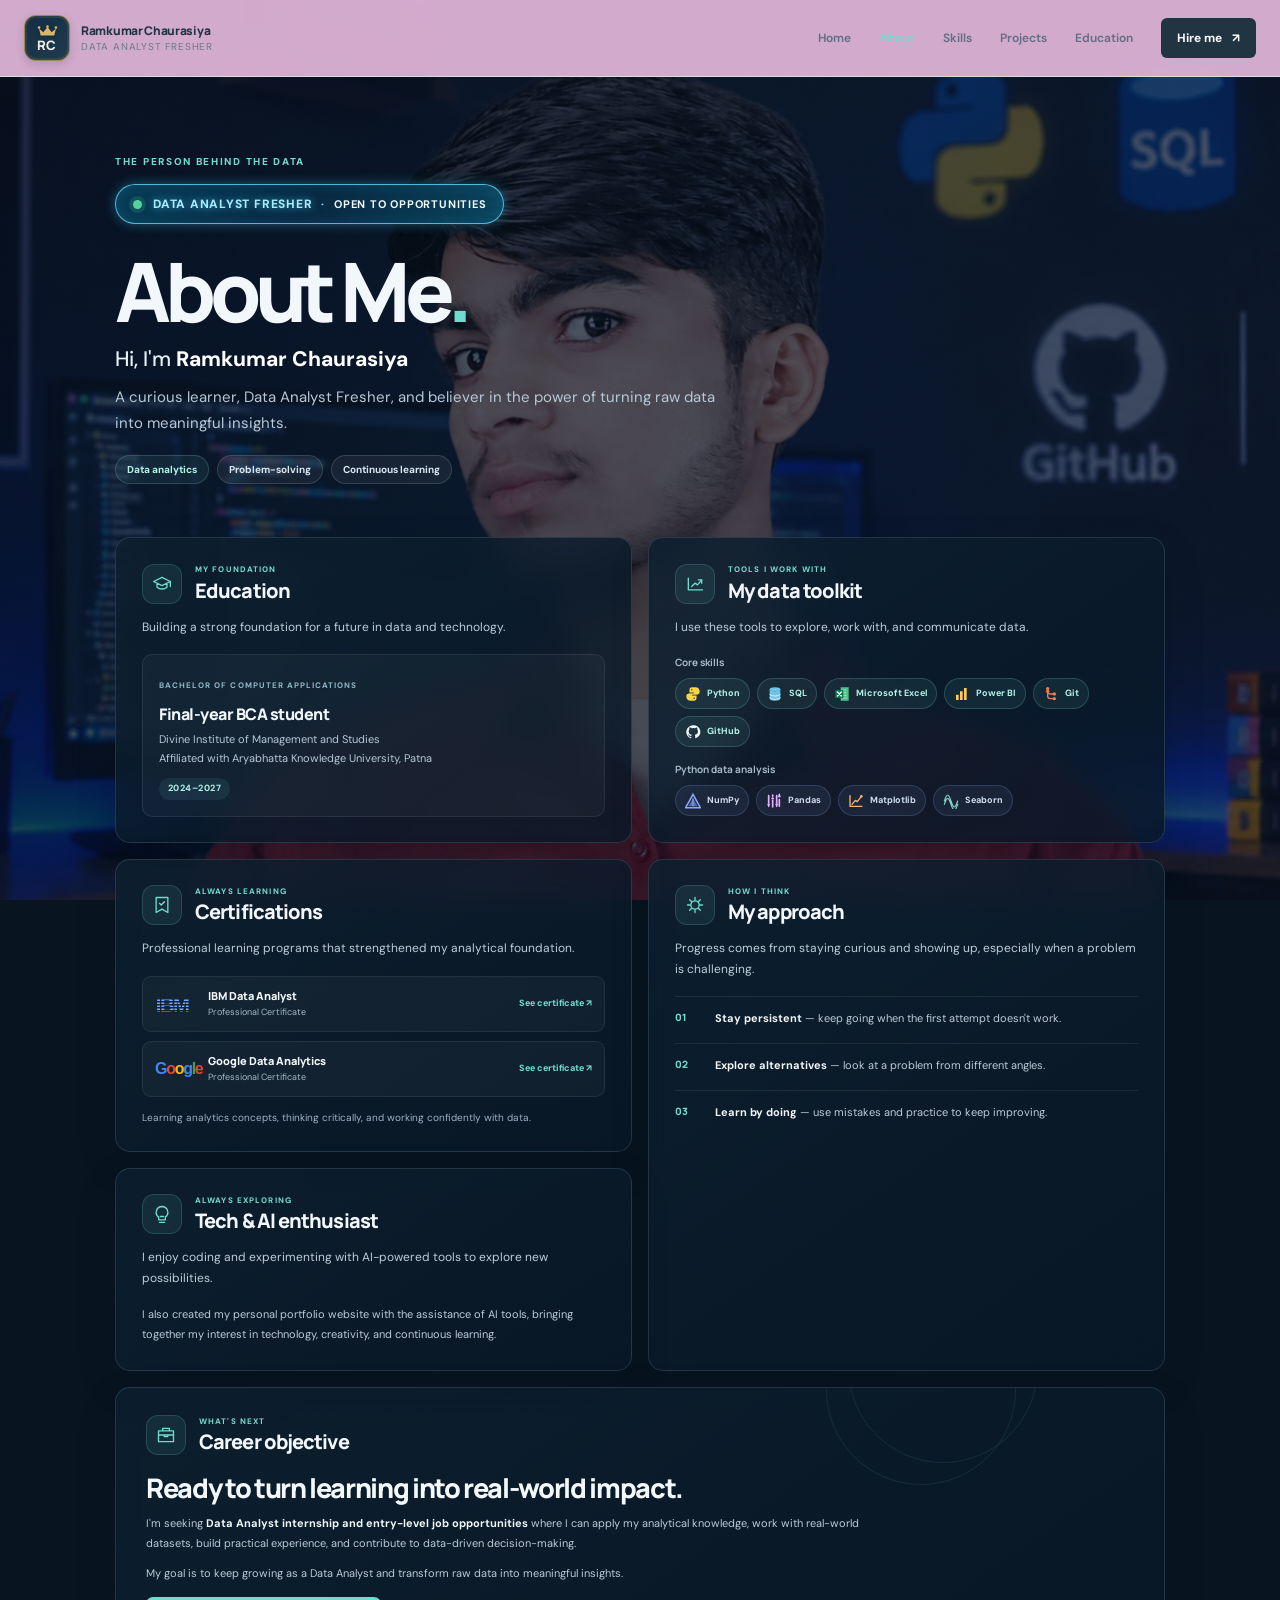
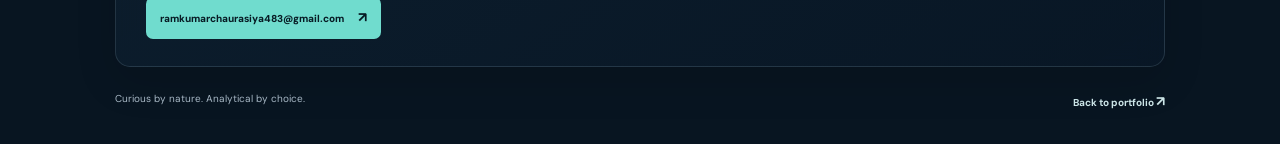
==== about_me/main.html @ adb27d0f "Successfully Update about Button" ====
<!doctype html>
<html lang="en">
  <head>
    <meta charset="utf-8">
    <meta name="viewport" content="width=device-width, initial-scale=1">
    <meta name="theme-color" content="#e0b4d7">
    <meta name="description" content="Meet Ramkumar Chaurasiya, a BCA student and Data Analyst Fresher passionate about turning data into meaningful insights.">
    <title>About Me | Ramkumar Chaurasiya</title>
    <link rel="preconnect" href="https://fonts.googleapis.com">
    <link rel="preconnect" href="https://fonts.gstatic.com" crossorigin>
    <link href="https://fonts.googleapis.com/css2?family=DM+Sans:wght@400;500;600;700&family=Manrope:wght@400;500;600;700;800&display=swap" rel="stylesheet">
    <link rel="stylesheet" href="main.css">
    <script src="main.js" defer></script>
  </head>
  <body>
    <a class="skip-link" href="#about">Skip to about me</a>
    <header class="site-header">
      <div class="header-inner">
        <a class="brand" href="../index.html#home" aria-label="Ramkumar Chaurasiya, home">
          <span class="brand-mark" aria-hidden="true"><svg class="brand-crown" viewBox="0 0 32 20"><path d="M3 5.5 9.5 11 16 3l6.5 8L29 5.5 26.5 16h-21L3 5.5Z" fill="currentColor"/><circle cx="3" cy="4" r="2" fill="currentColor"/><circle cx="16" cy="2.5" r="2" fill="currentColor"/><circle cx="29" cy="4" r="2" fill="currentColor"/></svg><span class="brand-initials">RC</span></span>
          <span class="brand-copy"><strong>Ramkumar Chaurasiya</strong><span>Data Analyst Fresher</span></span>
        </a>
        <button class="menu-toggle" type="button" aria-expanded="false" aria-controls="primary-nav" aria-label="Open navigation">
          <span></span><span></span><span></span>
        </button>
        <nav class="primary-nav" id="primary-nav" aria-label="Main navigation">
          <a class="nav-link" href="../index.html#home">Home</a>
          <a class="nav-link is-active" href="#about" aria-current="page">About</a>
          <a class="nav-link" href="../index.html#skills">Skills</a>
          <a class="nav-link" href="../index.html#projects">Projects</a>
          <a class="nav-link" href="../index.html#education">Education</a>
          <a class="nav-hire" href="../logo/hire_me.pdf" target="_blank" rel="noopener noreferrer">Hire me <span aria-hidden="true">↗</span></a>
        </nav>
      </div>
    </header>

    <main class="page-shell" id="about">
      <section class="intro reveal-stack" aria-labelledby="page-title">
        <p class="eyebrow" data-reveal>THE PERSON BEHIND THE DATA</p>
        <p class="hero-status" data-reveal><span class="status-dot" aria-hidden="true"></span><strong>DATA ANALYST FRESHER</strong><span class="hero-status-divider" aria-hidden="true">·</span><span>OPEN TO OPPORTUNITIES</span></p>
        <h1 id="page-title" data-reveal>About Me<span class="title-period">.</span></h1>
        <p class="intro-name" data-reveal>Hi, I'm <span>Ramkumar Chaurasiya</span></p>
        <p class="intro-copy" data-reveal>A curious learner, Data Analyst Fresher, and believer in the power of turning raw data into meaningful insights.</p>
        <div class="intro-tags" aria-label="Areas of interest" data-reveal>
          <span>Data analytics</span><span>Problem-solving</span><span>Continuous learning</span>
        </div>
      </section>

      <section class="story-grid" aria-label="My background and goals">
        <article class="story-card education-card reveal-stack" aria-labelledby="education-title">
          <div class="card-heading" data-reveal>
            <span class="card-icon" aria-hidden="true">
              <svg viewBox="0 0 24 24"><path d="m2 9 10-5 10 5-10 5L2 9Zm4 2.2V16c3.4 2.7 8.6 2.7 12 0v-4.8M22 9v6"/></svg>
            </span>
            <div><p class="card-kicker">MY FOUNDATION</p><h2 id="education-title">Education</h2></div>
          </div>
          <p class="card-lead" data-reveal>Building a strong foundation for a future in data and technology.</p>
          <div class="education-detail" data-reveal>
            <span class="detail-label">BACHELOR OF COMPUTER APPLICATIONS</span>
            <h3>Final-year BCA student</h3>
            <p>Divine Institute of Management and Studies</p>
            <p>Affiliated with Aryabhatta Knowledge University, Patna</p>
            <span class="year-pill">2024–2027</span>
          </div>
        </article>

        <article class="story-card skills-card reveal-stack" aria-labelledby="skills-title">
          <div class="card-heading" data-reveal>
            <span class="card-icon" aria-hidden="true">
              <svg viewBox="0 0 24 24"><path d="M4 19V5m0 14h17M8 15l4-4 3 2 5-6"/><path d="M16 7h4v4"/></svg>
            </span>
            <div><p class="card-kicker">TOOLS I WORK WITH</p><h2 id="skills-title">My data toolkit</h2></div>
          </div>
          <p class="card-lead" data-reveal>I use these tools to explore, work with, and communicate data.</p>
          <div class="skill-group" data-reveal>
            <h3>Core skills</h3>
            <ul class="tag-list" aria-label="Core skills">
              <li class="tool-python"><svg viewBox="0 0 24 24" aria-hidden="true"><path d="M12 2c-5.3 0-5.3 2.3-5.3 5.2v2.6h7v1.7H5.4C2.5 11.5 2 13.4 2 16c0 2.5 1.4 3.8 4 3.8h2.3v-2.4c0-2.7 1.7-4.5 4.5-4.5h4.4c2.4 0 3.8-1.6 3.8-4V5.8C21 3.1 18.9 2 16 2h-4Zm-1.8 2.6a1 1 0 1 1 0 2 1 1 0 0 1 0-2Z"/><path d="M12 22c5.3 0 5.3-2.3 5.3-5.2v-2.6h-7v-1.7h8.3c2.9 0 3.4-1.9 3.4-4.5 0-2.5-1.4-3.8-4-3.8h-2.3v2.4c0 2.7-1.7 4.5-4.5 4.5H6.8C4.4 11.1 3 12.7 3 15v3.1C3 20.9 5.1 22 8 22h4Zm1.8-2.6a1 1 0 1 1 0-2 1 1 0 0 1 0 2Z" fill="#ffd343"/></svg><span>Python</span></li>
              <li class="tool-sql"><svg viewBox="0 0 24 24" aria-hidden="true"><ellipse cx="12" cy="5" rx="8" ry="3"/><path d="M4 5v14c0 1.7 3.6 3 8 3s8-1.3 8-3V5c0 1.7-3.6 3-8 3S4 6.7 4 5Z"/><path d="M4 12c0 1.7 3.6 3 8 3s8-1.3 8-3M4 17c0 1.7 3.6 3 8 3s8-1.3 8-3" fill="none" stroke="#f4f7fb" stroke-width="1.2"/></svg><span>SQL</span></li>
              <li class="tool-excel"><svg viewBox="0 0 24 24" aria-hidden="true"><path d="M10 2h12v20H10z"/><path d="M13 6h6M13 10h6M13 14h6M13 18h6" stroke="#fff" stroke-opacity=".7" stroke-width="1"/><path d="M2 6h12v12H2z" fill="#087b50"/><path d="m5 9 6 6m0-6-6 6" stroke="#fff" stroke-linecap="round" stroke-width="2"/></svg><span>Microsoft Excel</span></li>
              <li class="tool-powerbi"><svg viewBox="0 0 24 24" aria-hidden="true"><path d="M3 13h4v8H3zM9 8h4v13H9zM15 3h4v18h-4z"/></svg><span>Power BI</span></li>
              <li class="tool-git"><svg viewBox="0 0 24 24" aria-hidden="true"><path d="M7 4v11a4 4 0 0 0 4 4h6M7 8a4 4 0 0 0 4 4h6" fill="none" stroke="currentColor" stroke-linecap="round" stroke-width="2"/><circle cx="7" cy="4" r="2.5"/><circle cx="7" cy="8" r="2.5"/><circle cx="17" cy="12" r="2.5"/><circle cx="17" cy="19" r="2.5"/></svg><span>Git</span></li>
              <li class="tool-github"><svg viewBox="0 0 24 24" aria-hidden="true"><path d="M12 2a10 10 0 0 0-3.2 19.5c.5.1.7-.2.7-.5v-1.8c-2.9.6-3.5-1.3-3.5-1.3-.5-1.2-1.2-1.5-1.2-1.5-1-.7.1-.7.1-.7 1.1.1 1.6 1.1 1.6 1.1 1 1.6 2.5 1.2 3.1.9.1-.7.4-1.2.7-1.5-2.3-.3-4.8-1.2-4.8-5.2 0-1.1.4-2.1 1.1-2.8-.1-.3-.5-1.4.1-2.8 0 0 .9-.3 3 1.1a10.4 10.4 0 0 1 5.5 0c2.1-1.4 3-1.1 3-1.1.6 1.4.2 2.5.1 2.8.7.7 1.1 1.7 1.1 2.8 0 4-2.5 4.9-4.8 5.2.4.3.7.9.7 1.8V21c0 .3.2.6.7.5A10 10 0 0 0 12 2Z"/></svg><span>GitHub</span></li>
            </ul>
          </div>
          <div class="skill-group" data-reveal>
            <h3>Python data analysis</h3>
            <ul class="tag-list tag-list-soft" aria-label="Python data analysis libraries">
              <li class="tool-numpy"><svg viewBox="0 0 24 24" aria-hidden="true"><path d="m12 2 11 20H1L12 2Z" fill="none" stroke="currentColor" stroke-width="2.3"/><path d="m12 8 7 12H5l7-12Z" fill="currentColor" opacity=".55"/><path d="M12 8v12" stroke="currentColor" stroke-width="1.7"/></svg><span>NumPy</span></li>
              <li class="tool-pandas"><svg viewBox="0 0 24 24" aria-hidden="true"><path d="M4 4v11m0 4v1M10 3v2m0 6v10m6-17v11m0 4v1m4-18v2m0 6v10" stroke="currentColor" stroke-linecap="round" stroke-width="2.5"/><circle cx="4" cy="17" r="1.8"/><circle cx="10" cy="8" r="1.8"/><circle cx="16" cy="17" r="1.8"/><circle cx="20" cy="5" r="1.8"/></svg><span>Pandas</span></li>
              <li class="tool-matplotlib"><svg viewBox="0 0 24 24" aria-hidden="true"><path d="M3 20V4m0 16h18M6 17l5-6 3 2 6-8" fill="none" stroke="currentColor" stroke-linecap="round" stroke-linejoin="round" stroke-width="2"/><circle cx="20" cy="5" r="2"/></svg><span>Matplotlib</span></li>
              <li class="tool-seaborn"><svg viewBox="0 0 24 24" aria-hidden="true"><path d="M2 17c4-12 6-12 10 0s6 12 10 0M2 12c4-12 6-12 10 0s6 12 10 0" fill="none" stroke="currentColor" stroke-linecap="round" stroke-width="1.8"/></svg><span>Seaborn</span></li>
            </ul>
          </div>
        </article>

        <article class="story-card certificates-card reveal-stack" aria-labelledby="certificates-title">
          <div class="card-heading" data-reveal>
            <span class="card-icon" aria-hidden="true">
              <svg viewBox="0 0 24 24"><path d="M5 3h14v18l-7-4-7 4V3Z"/><path d="m9 10 2 2 4-4"/></svg>
            </span>
            <div><p class="card-kicker">ALWAYS LEARNING</p><h2 id="certificates-title">Certifications</h2></div>
          </div>
          <p class="card-lead" data-reveal>Professional learning programs that strengthened my analytical foundation.</p>
          <ul class="certificate-list">
            <li data-reveal>
              <span class="certificate-logo ibm-logo" aria-label="IBM">
                <svg viewBox="0 0 56 32" role="img" aria-hidden="true">
                  <defs>
                    <mask id="ibm-stripes">
                      <rect width="56" height="32" fill="black"/>
                      <text x="1" y="26" fill="white" font-family="Arial, sans-serif" font-size="27" font-weight="900" letter-spacing="-2">IBM</text>
                      <path d="M0 5h56M0 9h56M0 13h56M0 17h56M0 21h56M0 25h56M0 29h56" stroke="black" stroke-width="2"/>
                    </mask>
                  </defs>
                  <rect width="56" height="32" fill="#78a9ff" mask="url(#ibm-stripes)"/>
                </svg>
              </span>
              <span class="certificate-info"><strong>IBM Data Analyst</strong><small>Professional Certificate</small></span>
              <a class="certificate-link" href="https://www.coursera.org/account/accomplishments/professional-cert/0YU1O42CQRO4" target="_blank" rel="noopener noreferrer">See certificate <span aria-hidden="true">↗</span></a>
            </li>
            <li data-reveal>
              <span class="certificate-logo google-logo" aria-label="Google">
                <span aria-hidden="true"><span>G</span><span>o</span><span>o</span><span>g</span><span>l</span><span>e</span></span>
              </span>
              <span class="certificate-info"><strong>Google Data Analytics</strong><small>Professional Certificate</small></span>
              <a class="certificate-link" href="https://www.coursera.org/account/accomplishments/professional-cert/27KUY55IBCKI" target="_blank" rel="noopener noreferrer">See certificate <span aria-hidden="true">↗</span></a>
            </li>
          </ul>
          <p class="card-footnote" data-reveal>Learning analytics concepts, thinking critically, and working confidently with data.</p>
        </article>

        <article class="story-card approach-card reveal-stack" aria-labelledby="approach-title">
          <div class="card-heading" data-reveal>
            <span class="card-icon" aria-hidden="true">
              <svg viewBox="0 0 24 24"><path d="M12 3v3m0 12v3M3 12h3m12 0h3M5.6 5.6l2.1 2.1m8.6 8.6 2.1 2.1m0-12.8-2.1 2.1m-8.6 8.6-2.1 2.1"/><circle cx="12" cy="12" r="5"/></svg>
            </span>
            <div><p class="card-kicker">HOW I THINK</p><h2 id="approach-title">My approach</h2></div>
          </div>
          <p class="card-lead" data-reveal>Progress comes from staying curious and showing up, especially when a problem is challenging.</p>
          <ul class="principle-list">
            <li data-reveal><span>01</span><p><strong>Stay persistent</strong> — keep going when the first attempt doesn't work.</p></li>
            <li data-reveal><span>02</span><p><strong>Explore alternatives</strong> — look at a problem from different angles.</p></li>
            <li data-reveal><span>03</span><p><strong>Learn by doing</strong> — use mistakes and practice to keep improving.</p></li>
          </ul>
        </article>

        <article class="story-card curiosity-card reveal-stack" aria-labelledby="curiosity-title">
          <div class="card-heading" data-reveal>
            <span class="card-icon" aria-hidden="true">
              <svg viewBox="0 0 24 24"><path d="M12 3a7 7 0 0 0-4 12.7V19h8v-3.3A7 7 0 0 0 12 3Zm-3 19h6m-5-7h4"/></svg>
            </span>
            <div><p class="card-kicker">ALWAYS EXPLORING</p><h2 id="curiosity-title">Tech &amp; AI enthusiast</h2></div>
          </div>
          <p class="card-lead" data-reveal>I enjoy coding and experimenting with AI-powered tools to explore new possibilities.</p>
          <p class="body-copy" data-reveal>I also created my personal portfolio website with the assistance of AI tools, bringing together my interest in technology, creativity, and continuous learning.</p>
        </article>

        <article class="story-card career-card reveal-stack" aria-labelledby="career-title">
          <div class="career-orbit career-orbit-one" aria-hidden="true"></div>
          <div class="career-orbit career-orbit-two" aria-hidden="true"></div>
          <div class="card-heading" data-reveal>
            <span class="card-icon" aria-hidden="true">
              <svg viewBox="0 0 24 24"><path d="M3 7h18v13H3zM8 7V4h8v3M3 12h18m-11 0v2h4v-2"/></svg>
            </span>
            <div><p class="card-kicker">WHAT'S NEXT</p><h2 id="career-title">Career objective</h2></div>
          </div>
          <p class="career-statement" data-reveal>Ready to turn learning into real-world impact.</p>
          <p class="body-copy" data-reveal>I'm seeking <strong>Data Analyst internship and entry-level job opportunities</strong> where I can apply my analytical knowledge, work with real-world datasets, build practical experience, and contribute to data-driven decision-making.</p>
          <p class="body-copy" data-reveal>My goal is to keep growing as a Data Analyst and transform raw data into meaningful insights.</p>
          <a class="connect-link" href="https://mail.google.com/mail/?view=cm&amp;fs=1&amp;to=ramkumarchaurasiya483%40gmail.com" target="_blank" rel="noopener noreferrer" data-reveal>ramkumarchaurasiya483@gmail.com <span aria-hidden="true">↗</span></a>
        </article>
      </section>

      <footer class="page-footer" data-reveal>
        <span>Curious by nature. Analytical by choice.</span>
        <a href="../index.html#home">Back to portfolio <span aria-hidden="true">↗</span></a>
      </footer>
    </main>
  </body>
</html>
---- about_me/main.css ----
:root {
  color-scheme: dark;
  --ink: #f2f7fb;
  --muted: #a9bac8;
  --accent: #70dcce;
  --line: rgb(191 223 239 / 14%);
  --font-body: "DM Sans", sans-serif;
  --font-display: "Manrope", sans-serif;
}

* { box-sizing: border-box; }
html { min-width: 320px; scroll-behavior: smooth; }
body {
  min-height: 100vh;
  margin: 0;
  color: var(--ink);
  background-color: #081521;
  background-image:
    linear-gradient(110deg, rgb(5 13 24 / 81%) 0%, rgb(7 20 33 / 70%) 49%, rgb(7 16 28 / 66%) 100%),
    url("my_photo.png");
  background-position: center, center 38%;
  background-size: cover;
  background-attachment: fixed;
  font-family: var(--font-body);
  font-size: 15px;
  line-height: 1.7;
  -webkit-font-smoothing: antialiased;
}
a { color: inherit; text-decoration: none; }
a:focus-visible { outline: 2px solid var(--accent); outline-offset: 4px; }
h1, h2, h3, p { margin-top: 0; }
h1, h2, h3 { font-family: var(--font-display); }

.skip-link {
  position: absolute;
  z-index: 5;
  top: -60px;
  left: 18px;
  padding: 9px 14px;
  color: #07151e;
  background: var(--accent);
  border-radius: 6px;
}
.skip-link:focus { top: 14px; }
.page-shell { width: min(1050px, calc(100% - 48px)); margin-inline: auto; }
.site-header { position: sticky; z-index: 10; top: 0; background: rgba(224, 180, 215, 0.94); border-bottom: 1px solid rgb(220 229 226 / 85%); backdrop-filter: blur(14px); }
.header-inner { width: min(1240px, calc(100% - 48px)); min-height: 76px; display: flex; align-items: center; justify-content: space-between; gap: 30px; margin-inline: auto; }
.brand { display: inline-flex; align-items: center; gap: 11px; }
.brand-mark { width: 46px; height: 46px; display: flex; flex: 0 0 46px; flex-direction: column; align-items: center; justify-content: center; gap: 1px; color: #e7f8ff; background: linear-gradient(145deg, #142d42, #203b50); border: 1px solid rgb(204 170 94 / 72%); border-radius: 12px; box-shadow: 0 3px 10px rgb(11 35 52 / 16%), inset 0 0 0 2px rgb(204 170 94 / 12%); }
.brand-crown { width: 21px; height: 13px; color: #d7b56d; filter: drop-shadow(0 1px 2px rgb(0 0 0 / 25%)); }
.brand-initials { color: #f5f0e3; font-family: var(--font-display); font-size: 13px; font-weight: 800; letter-spacing: .02em; line-height: 1; }
.brand-copy { display: grid; line-height: 1.25; }
.brand-copy strong { color: #203442; font-family: var(--font-display); font-size: 12px; font-weight: 800; letter-spacing: -.3px; white-space: nowrap; }
.brand-copy span { margin-top: 3px; color: #687b83; font-size: 10px; letter-spacing: .08em; text-transform: uppercase; }
.primary-nav { display: flex; align-items: center; gap: clamp(14px, 2.2vw, 29px); }
.nav-link { position: relative; padding-block: 9px; color: #626d83; font-size: 12px; font-weight: 600; transition: color .2s ease; }
.nav-link:hover, .nav-link.is-active { color: var(--accent); }
.nav-hire { padding: 10px 16px; color: #fff; background: #203442; border-radius: 6px; font-size: 12px; font-weight: 700; transition: background .2s ease, transform .2s ease; }
.nav-hire:hover { background: var(--accent); transform: translateY(-1px); }
.nav-hire span { margin-left: 7px; }
.menu-toggle { display: none; }

.intro { max-width: 740px; padding: 76px 0 53px; }
.eyebrow, .card-kicker { margin-bottom: 9px; color: var(--accent); font-size: 10px; font-weight: 800; letter-spacing: .17em; }
.intro .eyebrow { margin-bottom: 14px; }
.hero-status { position: relative; isolation: isolate; overflow: hidden; width: fit-content; max-width: 100%; display: flex; flex-wrap: wrap; align-items: center; justify-content: center; gap: 9px; margin: 0 0 23px; padding: 10px 17px; color: #f0fbff; background: linear-gradient(110deg, rgb(8 65 91 / 88%), rgb(9 42 68 / 94%) 50%, rgb(10 75 102 / 88%)); border: 1px solid rgb(102 220 255 / 78%); border-radius: 999px; font-size: 11px; font-weight: 700; letter-spacing: .07em; line-height: 1.5; text-align: center; box-shadow: 0 0 12px rgb(63 205 255 / 38%), inset 0 0 14px rgb(63 205 255 / 12%); }
.hero-status::after { position: absolute; z-index: -1; top: -70%; bottom: -70%; left: -45%; width: 35%; background: linear-gradient(90deg, transparent, rgb(227 250 255 / 78%), transparent); content: ""; transform: skewX(-24deg); animation: status-light-sweep 2.4s ease-in-out infinite; pointer-events: none; }
.hero-status > * { position: relative; z-index: 1; }
.status-dot { width: 7px; height: 7px; display: inline-block; margin: 0 7px 1px 0; vertical-align: 1px; background: #38a178; border-radius: 50%; box-shadow: 0 0 0 4px rgb(56 161 120 / 12%); }
.hero-status strong { color: #a7edff; font-size: 12px; font-weight: 800; text-shadow: 0 0 10px rgb(86 216 255 / 72%); }
.hero-status .status-dot { width: 9px; height: 9px; margin: 0 2px 0 0; background: #54d49a; box-shadow: 0 0 0 4px rgb(84 212 154 / 15%); animation: status-dot-pulse 1.8s ease-out infinite; }
.hero-status-divider { color: #9de8fc; }
@keyframes status-light-sweep {
  0%, 15% { left: -45%; }
  75%, 100% { left: 125%; }
}
@keyframes status-dot-pulse {
  0% { box-shadow: 0 0 0 0 rgb(84 212 154 / 45%); }
  70%, 100% { box-shadow: 0 0 0 7px rgb(84 212 154 / 0%); }
}
.intro h1 { margin-bottom: 6px; font-size: clamp(52px, 8vw, 82px); font-weight: 800; letter-spacing: -.075em; line-height: 1.08; }
.title-period { color: var(--accent); }
.intro-name { margin: 0 0 8px; color: #e7f0f7; font-size: clamp(17px, 2.5vw, 21px); font-weight: 500; }
.intro-name span { color: #fff; font-weight: 800; }
.intro-copy { max-width: 600px; margin-bottom: 19px; color: #b7c8d6; font-size: 15px; }
.intro-tags, .tag-list { display: flex; flex-wrap: wrap; gap: 8px; padding: 0; list-style: none; }
.intro-tags span, .tag-list li { padding: 5px 11px; color: #d8e9f2; background: rgb(255 255 255 / 6%); border: 1px solid rgb(207 230 241 / 16%); border-radius: 99px; font-size: 10px; font-weight: 700; }
.intro-tags span:first-child, .tag-list li { color: #b5f4e9; background: rgb(112 220 206 / 8%); border-color: rgb(112 220 206 / 21%); }

.story-grid { display: grid; grid-template-columns: repeat(2, minmax(0, 1fr)); gap: 16px; }
.story-card { position: relative; overflow: hidden; padding: 25px 26px; background: linear-gradient(145deg, rgb(13 31 47 / 86%), rgb(9 24 39 / 82%)); border: 1px solid var(--line); border-radius: 15px; box-shadow: 0 15px 40px rgb(0 0 0 / 13%); backdrop-filter: blur(14px); }
.card-heading { display: flex; align-items: center; gap: 13px; margin-bottom: 13px; }
.card-icon { width: 40px; height: 40px; display: grid; flex: 0 0 40px; place-items: center; color: var(--accent); background: rgb(112 220 206 / 9%); border: 1px solid rgb(112 220 206 / 18%); border-radius: 12px; }
.card-icon svg { width: 20px; height: 20px; fill: none; stroke: currentColor; stroke-linecap: round; stroke-linejoin: round; stroke-width: 1.6; }
.card-kicker { margin-bottom: 0; font-size: 8px; letter-spacing: .14em; }
.card-heading h2 { margin: 1px 0 0; font-size: 20px; font-weight: 800; letter-spacing: -.045em; line-height: 1.3; }
.card-lead { margin-bottom: 17px; color: #bfced9; font-size: 12px; line-height: 1.7; }
.education-detail { padding: 16px; background: rgb(255 255 255 / 3.5%); border: 1px solid rgb(255 255 255 / 8%); border-radius: 10px; }
.detail-label { color: #90b4c5; font-size: 8px; font-weight: 800; letter-spacing: .13em; }
.education-detail h3 { margin: 4px 0 2px; font-size: 16px; font-weight: 800; letter-spacing: -.03em; }
.education-detail p { margin: 0; color: #b7c8d6; font-size: 11px; }
.year-pill { display: inline-block; margin-top: 11px; padding: 3px 9px; color: #b5f4e9; background: rgb(112 220 206 / 9%); border-radius: 30px; font-size: 9px; font-weight: 700; letter-spacing: .05em; }
.skill-group + .skill-group { margin-top: 14px; }
.skill-group h3 { margin-bottom: 7px; color: #a8bac8; font-size: 10px; font-weight: 700; }
.tag-list { gap: 7px; margin: 0; }
.tag-list li { min-height: 31px; display: inline-flex; align-items: center; gap: 6px; padding: 5px 9px; font-size: 9px; }
.tag-list li svg { width: 16px; height: 16px; flex: 0 0 16px; fill: currentColor; }
.tag-list li span { white-space: nowrap; }
.tag-list .tool-python svg { color: #ffd343; }
.tag-list .tool-sql svg { color: #70c4e7; }
.tag-list .tool-excel svg { color: #4fc28a; }
.tag-list .tool-powerbi svg { color: #ffc857; }
.tag-list .tool-git svg { color: #f27b54; }
.tag-list .tool-github svg { color: #f4f7fb; }
.tag-list-soft .tool-numpy svg { color: #8aa7ff; }
.tag-list-soft .tool-pandas svg { color: #e6b2ff; }
.tag-list-soft .tool-matplotlib svg { color: #ffb36b; }
.tag-list-soft .tool-seaborn svg { color: #80d5c7; }
.tag-list-soft li { color: #d0def2; background: rgb(148 174 255 / 8%); border-color: rgb(148 174 255 / 19%); }
.certificate-list { display: grid; gap: 9px; margin: 0 0 12px; padding: 0; list-style: none; }
.certificate-list li { display: flex; align-items: center; gap: 11px; padding: 10px 12px; background: rgb(255 255 255 / 3.5%); border: 1px solid rgb(255 255 255 / 8%); border-radius: 9px; }
.certificate-logo { width: 42px; height: 30px; display: grid; flex: 0 0 42px; place-items: center; }
.ibm-logo svg { width: 42px; height: 26px; }
.google-logo > span { display: flex; align-items: center; font-family: Arial, sans-serif; font-size: 16px; font-weight: 700; letter-spacing: -.08em; }
.google-logo > span span:nth-child(1), .google-logo > span span:nth-child(4) { color: #4285f4; }
.google-logo > span span:nth-child(2), .google-logo > span span:nth-child(6) { color: #ea4335; }
.google-logo > span span:nth-child(3) { color: #fbbc05; }
.google-logo > span span:nth-child(5) { color: #34a853; }
.certificate-list strong, .certificate-list small { display: block; }
.certificate-list strong { font-family: var(--font-display); font-size: 11px; font-weight: 800; }
.certificate-list small { color: #a7b9c7; font-size: 9px; }
.certificate-info { min-width: 0; flex: 1; }
.certificate-link { flex: 0 0 auto; color: var(--accent); font-size: 9px; font-weight: 800; white-space: nowrap; }
.certificate-link:hover { color: #b5f4e9; }
.card-footnote { margin: 0; color: #9fb3c1; font-size: 10px; }
.approach-card { grid-row: span 2; }
.principle-list { display: grid; gap: 3px; margin: 0; padding: 0; list-style: none; }
.principle-list li { display: grid; grid-template-columns: 31px 1fr; gap: 9px; align-items: start; padding: 12px 0; border-top: 1px solid rgb(255 255 255 / 8%); }
.principle-list li > span { color: var(--accent); font-family: var(--font-display); font-size: 10px; font-weight: 800; }
.principle-list p { margin: 0; color: #bdcbd5; font-size: 11px; line-height: 1.7; }
.principle-list strong { color: #f3f7fa; }
.body-copy { margin-bottom: 11px; color: #bdcbd5; font-size: 11px; line-height: 1.8; }
.body-copy strong { color: #f2f8fb; }
.curiosity-card .body-copy { margin-bottom: 0; }
.career-card { grid-column: 1 / -1; padding: 27px 30px; }
.career-card .card-heading, .career-card > p, .career-card .connect-link { position: relative; z-index: 1; }
.career-card .card-heading { margin-bottom: 15px; }
.career-statement { max-width: 600px; margin-bottom: 7px; color: #f3f8fb; font-family: var(--font-display); font-size: clamp(20px, 3vw, 27px); font-weight: 800; letter-spacing: -.05em; line-height: 1.35; }
.career-card .body-copy { max-width: 760px; }
.connect-link { width: fit-content; display: inline-flex; align-items: center; gap: 14px; margin-top: 2px; padding: 9px 14px; color: #071b24; background: var(--accent); border-radius: 7px; font-size: 10px; font-weight: 800; transition: background .2s ease, transform .2s ease; }
.connect-link:hover { background: #94efe0; transform: translateY(-2px); }
.connect-link span, .page-footer a span { font-size: 14px; }
.career-orbit { position: absolute; width: 190px; height: 190px; border: 1px solid rgb(112 220 206 / 10%); border-radius: 50%; pointer-events: none; }
.career-orbit-one { top: -115px; right: 12%; }
.career-orbit-two { top: -93px; right: calc(12% + 22px); }
.page-footer { display: flex; justify-content: space-between; gap: 14px; padding: 23px 0 30px; color: #a8b8c5; font-size: 10px; }
.page-footer a { color: #cce5e7; font-weight: 700; }
.page-footer a:hover { color: var(--accent); }

.js-ready [data-reveal] { opacity: 0; transform: translateY(14px); transition: opacity .55s ease, transform .55s cubic-bezier(.2, .7, .25, 1); transition-delay: var(--reveal-delay, 0ms); }
.js-ready [data-reveal].is-visible { opacity: 1; transform: translateY(0); }

@media (max-width: 680px) {
  body { background-position: center, center; }
  .page-shell { width: min(100% - 32px, 520px); }
  .intro { padding: 58px 0 37px; }
  .intro h1 { font-size: clamp(50px, 13vw, 70px); }
  .intro-copy { font-size: 13px; }
  .story-grid { grid-template-columns: 1fr; gap: 12px; }
  .story-card { padding: 21px 20px; }
  .certificate-list li { gap: 8px; padding-inline: 9px; }
  .certificate-link { font-size: 8px; }
  .connect-link { max-width: 100%; gap: 8px; font-size: 9px; }
  .approach-card { grid-row: auto; }
  .career-card { grid-column: auto; padding: 22px 20px; }
  .page-footer { flex-wrap: wrap; padding-top: 19px; }
}

@media (max-width: 900px) {
  .header-inner { min-height: 68px; }
  .brand-mark { width: 42px; height: 42px; flex-basis: 42px; }
  .menu-toggle { width: 40px; height: 40px; display: grid; align-content: center; gap: 5px; padding: 9px; background: transparent; border: 1px solid var(--line); border-radius: 5px; cursor: pointer; }
  .menu-toggle span { display: block; width: 100%; height: 2px; background: var(--ink); transition: transform .2s ease, opacity .2s ease; }
  .menu-toggle[aria-expanded="true"] span:first-child { transform: translateY(7px) rotate(45deg); }
  .menu-toggle[aria-expanded="true"] span:nth-child(2) { opacity: 0; }
  .menu-toggle[aria-expanded="true"] span:last-child { transform: translateY(-7px) rotate(-45deg); }
  .primary-nav { position: absolute; top: 67px; right: 0; left: 0; display: none; align-items: stretch; gap: 0; padding: 8px 24px 16px; background: #f3f6f5; border-bottom: 1px solid #dce5e2; box-shadow: 0 15px 20px rgb(32 52 66 / 7%); }
  .primary-nav.is-open { display: flex; flex-direction: column; }
  .nav-link { padding: 10px 3px; color: #626d83; font-size: 13px; }
  .nav-hire { align-self: flex-start; margin-top: 8px; }
  .menu-toggle span { background: #203442; }
}

@media (prefers-reduced-motion: reduce) {
  *, *::before, *::after { scroll-behavior: auto !important; transition-duration: .01ms !important; animation-duration: .01ms !important; animation-iteration-count: 1 !important; }
}
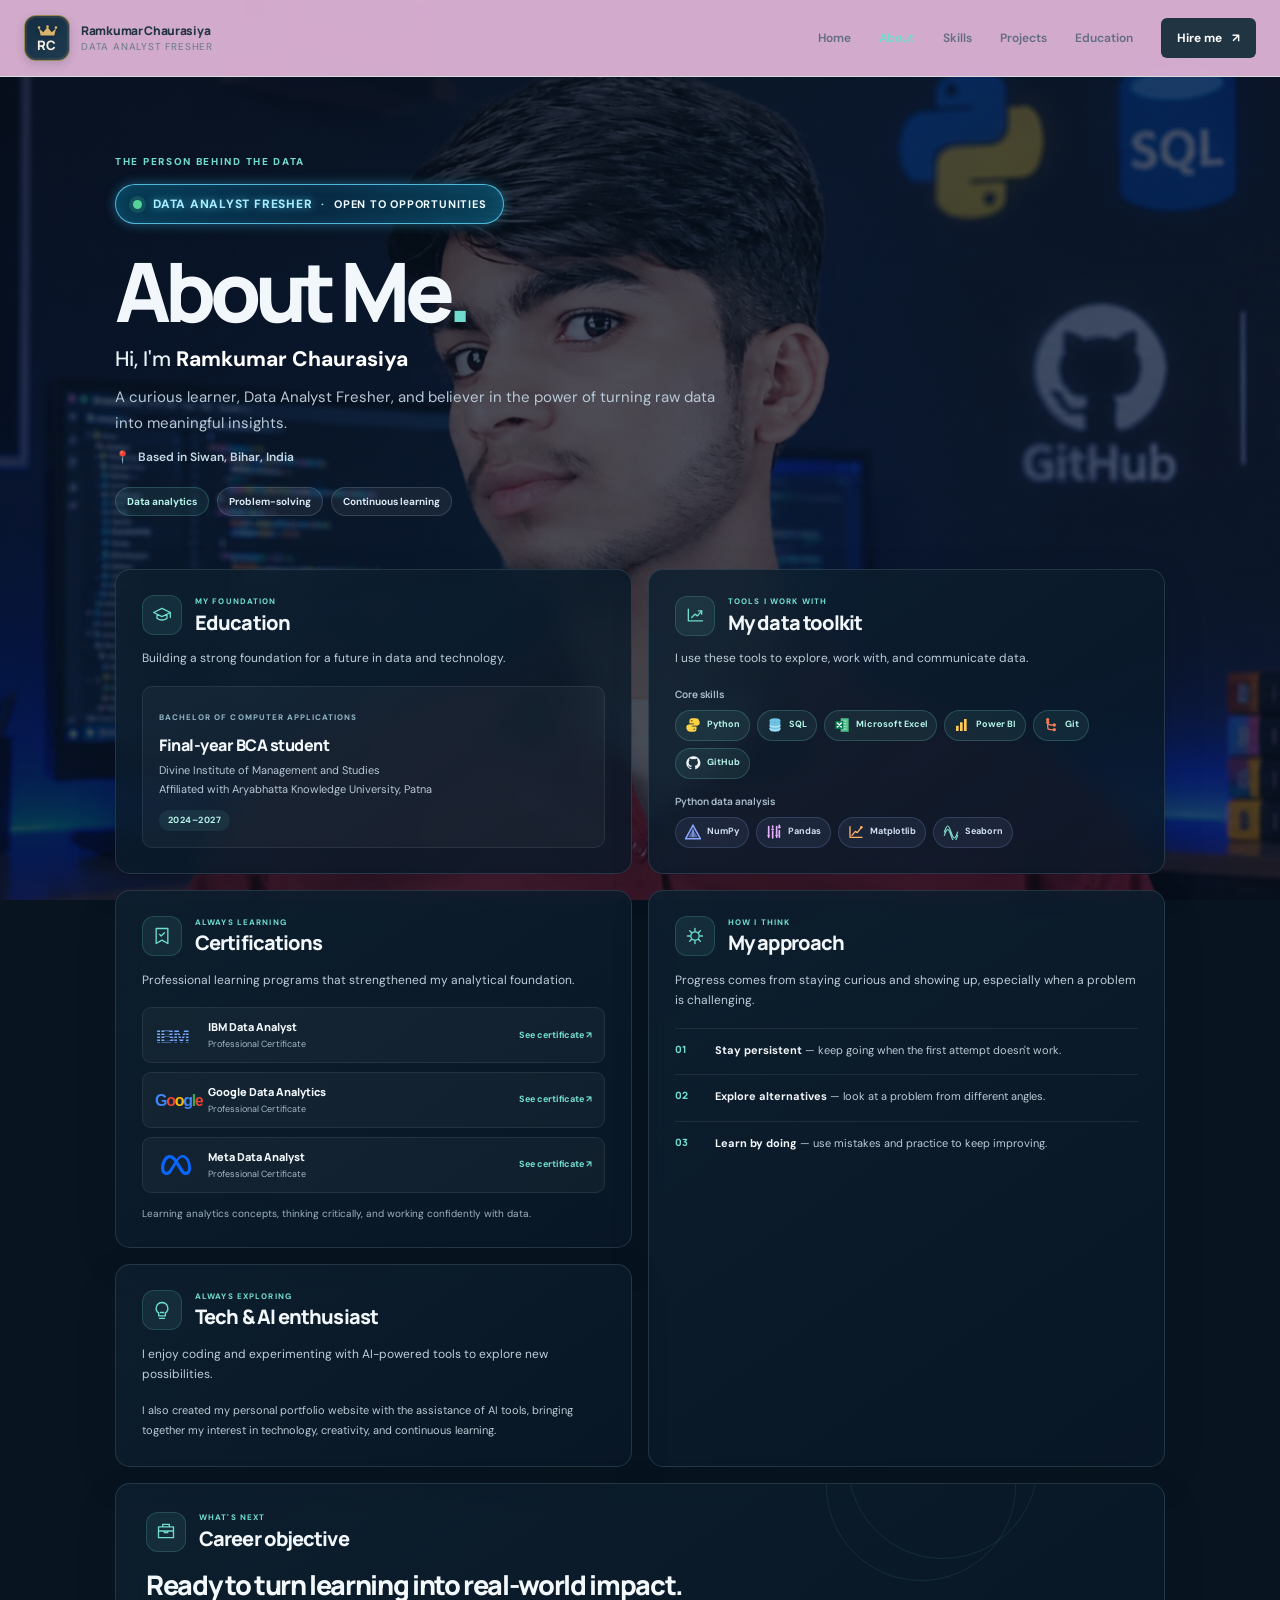
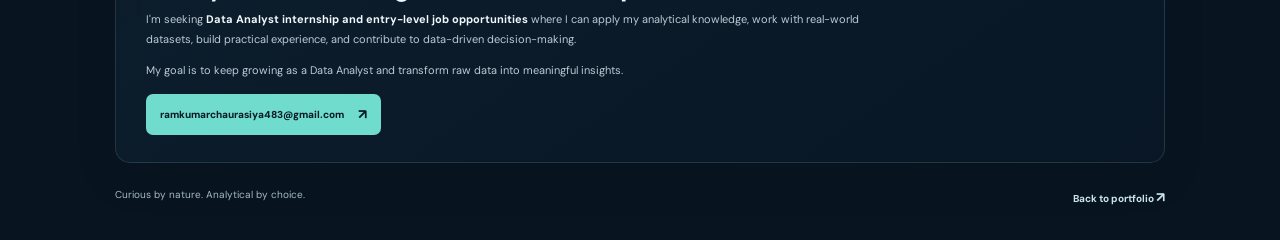
==== commit c25be369: "Update color and location and certificate" ====
--- a/about_me/main.html
+++ b/about_me/main.html
@@ -29,7 +29,7 @@
           <a class="nav-link" href="../index.html#skills">Skills</a>
           <a class="nav-link" href="../index.html#projects">Projects</a>
           <a class="nav-link" href="../index.html#education">Education</a>
-          <a class="nav-hire" href="../logo/hire_me.pdf" target="_blank" rel="noopener noreferrer">Hire me <span aria-hidden="true">↗</span></a>
+          <a class="nav-hire" href="../logo/hire_me.pdf" target="_blank" rel="noopener noreferrer" data-hire-trigger aria-haspopup="dialog" aria-controls="hire-dialog">Hire me <span aria-hidden="true">↗</span></a>
         </nav>
       </div>
     </header>
@@ -41,6 +41,7 @@
         <h1 id="page-title" data-reveal>About Me<span class="title-period">.</span></h1>
         <p class="intro-name" data-reveal>Hi, I'm <span>Ramkumar Chaurasiya</span></p>
         <p class="intro-copy" data-reveal>A curious learner, Data Analyst Fresher, and believer in the power of turning raw data into meaningful insights.</p>
+        <p class="intro-location" data-reveal><span aria-hidden="true">📍</span> Based in Siwan, Bihar, India</p>
         <div class="intro-tags" aria-label="Areas of interest" data-reveal>
           <span>Data analytics</span><span>Problem-solving</span><span>Continuous learning</span>
         </div>
@@ -126,6 +127,15 @@
               <span class="certificate-info"><strong>Google Data Analytics</strong><small>Professional Certificate</small></span>
               <a class="certificate-link" href="https://www.coursera.org/account/accomplishments/professional-cert/27KUY55IBCKI" target="_blank" rel="noopener noreferrer">See certificate <span aria-hidden="true">↗</span></a>
             </li>
+            <li data-reveal>
+              <span class="certificate-logo meta-logo" aria-label="Meta">
+                <svg viewBox="0 0 24 24" role="img" aria-hidden="true">
+                  <path fill="#0866ff" d="M6.915 4.03c-1.968 0-3.683 1.28-4.871 3.113C.704 9.208 0 11.883 0 14.449c0 .706.07 1.369.21 1.973a6.624 6.624 0 0 0 .265.86 5.297 5.297 0 0 0 .371.761c.696 1.159 1.818 1.927 3.593 1.927 1.497 0 2.633-.671 3.965-2.444.76-1.012 1.144-1.626 2.663-4.32l.756-1.339.186-.325c.061.1.121.196.183.3l2.152 3.595c.724 1.21 1.665 2.556 2.47 3.314 1.046.987 1.992 1.22 3.06 1.22 1.075 0 1.876-.355 2.455-.843a3.743 3.743 0 0 0 .81-.973c.542-.939.861-2.127.861-3.745 0-2.72-.681-5.357-2.084-7.45-1.282-1.912-2.957-2.93-4.716-2.93-1.047 0-2.088.467-3.053 1.308-.652.57-1.257 1.29-1.82 2.05-.69-.875-1.335-1.547-1.958-2.056-1.182-.966-2.315-1.303-3.454-1.303zm10.16 2.053c1.147 0 2.188.758 2.992 1.999 1.132 1.748 1.647 4.195 1.647 6.4 0 1.548-.368 2.9-1.839 2.9-.58 0-1.027-.23-1.664-1.004-.496-.601-1.343-1.878-2.832-4.358l-.617-1.028a44.908 44.908 0 0 0-1.255-1.98c.07-.109.141-.224.211-.327 1.12-1.667 2.118-2.602 3.358-2.602zm-10.201.553c1.265 0 2.058.791 2.675 1.446.307.327.737.871 1.234 1.579l-1.02 1.566c-.757 1.163-1.882 3.017-2.837 4.338-1.191 1.649-1.81 1.817-2.486 1.817-.524 0-1.038-.237-1.383-.794-.263-.426-.464-1.13-.464-2.046 0-2.221.63-4.535 1.66-6.088.454-.687.964-1.226 1.533-1.533a2.264 2.264 0 0 1 1.088-.285z"/>
+                </svg>
+              </span>
+              <span class="certificate-info"><strong>Meta Data Analyst</strong><small>Professional Certificate</small></span>
+              <a class="certificate-link" href="https://coursera.org/verify/professional-cert/GDXM1WQMR2XW" target="_blank" rel="noopener noreferrer">See certificate <span aria-hidden="true">↗</span></a>
+            </li>
           </ul>
           <p class="card-footnote" data-reveal>Learning analytics concepts, thinking critically, and working confidently with data.</p>
         </article>
@@ -177,5 +187,19 @@
         <a href="../index.html#home">Back to portfolio <span aria-hidden="true">↗</span></a>
       </footer>
     </main>
+
+    <dialog class="hire-dialog" id="hire-dialog" aria-labelledby="hire-dialog-title">
+      <button class="hire-dialog-close" type="button" aria-label="Close dialog">×</button>
+      <div class="hire-dialog-content">
+        <img class="hire-dialog-photo" src="../logo/Data%20Analyst%20Workspace%20Portrait.png" alt="Ramkumar Chaurasiya, Data Analyst Fresher">
+        <div class="hire-dialog-copy">
+          <span class="hire-dialog-emoji" aria-hidden="true">👋 📊</span>
+          <p class="eyebrow">LET’S WORK TOGETHER</p>
+          <h2 id="hire-dialog-title">Hi, I’m Ramkumar!</h2>
+          <p>I’m a Data Analyst Fresher focused on turning data into useful insights. I’m open to internship and entry-level opportunities.</p>
+          <a class="button button-primary" href="../logo/hire_me.pdf" target="_blank" rel="noopener noreferrer">View my profile <span aria-hidden="true">↗</span></a>
+        </div>
+      </div>
+    </dialog>
   </body>
 </html>
--- a/about_me/main.css
+++ b/about_me/main.css
@@ -83,6 +83,8 @@
 .intro-name { margin: 0 0 8px; color: #e7f0f7; font-size: clamp(17px, 2.5vw, 21px); font-weight: 500; }
 .intro-name span { color: #fff; font-weight: 800; }
 .intro-copy { max-width: 600px; margin-bottom: 19px; color: #b7c8d6; font-size: 15px; }
+.intro-location { margin: -8px 0 19px; color: #c4dbe5; font-size: 12px; font-weight: 600; }
+.intro-location span { margin-right: 5px; }
 .intro-tags, .tag-list { display: flex; flex-wrap: wrap; gap: 8px; padding: 0; list-style: none; }
 .intro-tags span, .tag-list li { padding: 5px 11px; color: #d8e9f2; background: rgb(255 255 255 / 6%); border: 1px solid rgb(207 230 241 / 16%); border-radius: 99px; font-size: 10px; font-weight: 700; }
 .intro-tags span:first-child, .tag-list li { color: #b5f4e9; background: rgb(112 220 206 / 8%); border-color: rgb(112 220 206 / 21%); }
@@ -126,6 +128,7 @@
 .google-logo > span span:nth-child(2), .google-logo > span span:nth-child(6) { color: #ea4335; }
 .google-logo > span span:nth-child(3) { color: #fbbc05; }
 .google-logo > span span:nth-child(5) { color: #34a853; }
+.meta-logo svg { width: 30px; height: 30px; }
 .certificate-list strong, .certificate-list small { display: block; }
 .certificate-list strong { font-family: var(--font-display); font-size: 11px; font-weight: 800; }
 .certificate-list small { color: #a7b9c7; font-size: 9px; }
@@ -157,6 +160,19 @@
 .page-footer a { color: #cce5e7; font-weight: 700; }
 .page-footer a:hover { color: var(--accent); }
 
+.hire-dialog { position: fixed; width: min(680px, calc(100% - 32px)); max-width: none; padding: 0; overflow: visible; color: #203442; background: #fbfcfc; border: 0; border-radius: 14px; box-shadow: 0 24px 80px rgb(0 0 0 / 45%); }
+.hire-dialog::backdrop { background: rgb(5 13 24 / 72%); backdrop-filter: blur(5px); }
+.hire-dialog-close { position: absolute; z-index: 1; top: 12px; right: 12px; width: 36px; height: 36px; display: grid; place-items: center; padding: 0; color: #203442; background: rgb(255 255 255 / 90%); border: 1px solid #dce5e2; border-radius: 50%; font-size: 24px; line-height: 1; cursor: pointer; }
+.hire-dialog-content { display: grid; grid-template-columns: .85fr 1.15fr; align-items: center; gap: 30px; padding: 30px; }
+.hire-dialog-photo { width: 100%; height: 310px; object-fit: cover; object-position: center; border-radius: 10px; }
+.hire-dialog-copy .eyebrow { margin: 10px 0 8px; color: #147c73; }
+.hire-dialog-emoji { font-size: 28px; }
+.hire-dialog-copy h2 { margin-bottom: 10px; color: #203442; font-family: var(--font-display); font-size: clamp(24px, 4vw, 32px); font-weight: 800; letter-spacing: -.05em; line-height: 1.2; }
+.hire-dialog-copy > p:not(.eyebrow) { margin-bottom: 20px; color: #687b83; font-size: 13px; line-height: 1.8; }
+.hire-dialog .button { min-height: 45px; display: inline-flex; align-items: center; justify-content: center; gap: 13px; padding: 0 17px; color: #fff; background: #147c73; border-radius: 5px; font-size: 12px; font-weight: 700; }
+.hire-dialog .button:hover { background: #0e625b; }
+.hire-dialog .button span { font-size: 16px; }
+
 .js-ready [data-reveal] { opacity: 0; transform: translateY(14px); transition: opacity .55s ease, transform .55s cubic-bezier(.2, .7, .25, 1); transition-delay: var(--reveal-delay, 0ms); }
 .js-ready [data-reveal].is-visible { opacity: 1; transform: translateY(0); }
 
@@ -189,6 +205,9 @@
   .nav-link { padding: 10px 3px; color: #626d83; font-size: 13px; }
   .nav-hire { align-self: flex-start; margin-top: 8px; }
   .menu-toggle span { background: #203442; }
+  .hire-dialog-content { grid-template-columns: 1fr; gap: 18px; padding: 20px; }
+  .hire-dialog-photo { height: min(38vh, 250px); object-position: center 35%; }
+  .hire-dialog .button { width: 100%; }
 }
 
 @media (prefers-reduced-motion: reduce) {
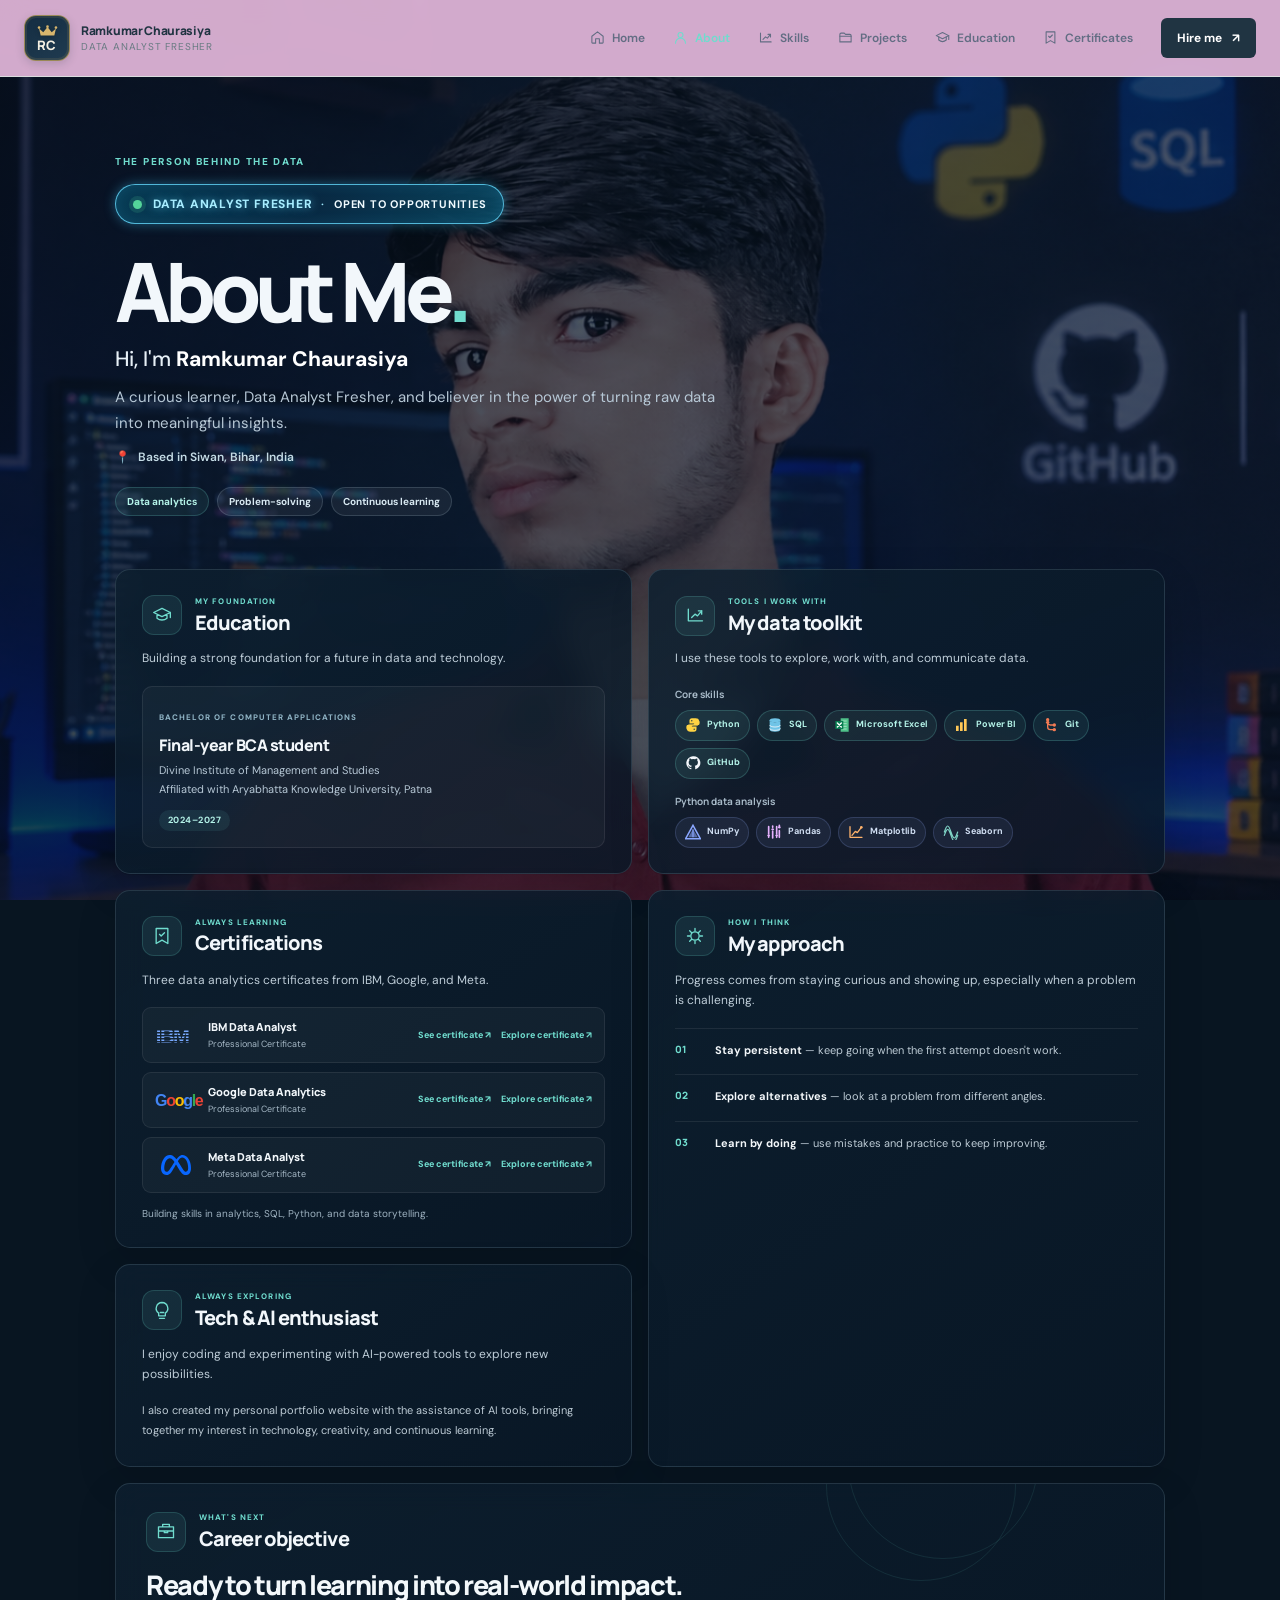
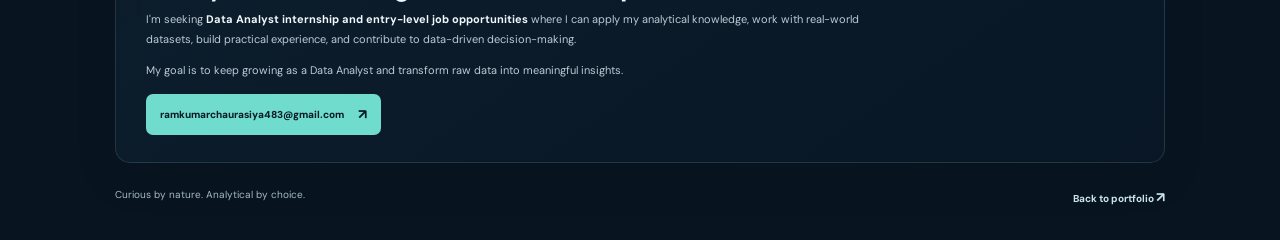
==== commit e9ddfcb9: "Update Successfully Certificate Button" ====
--- a/about_me/main.html
+++ b/about_me/main.html
@@ -24,11 +24,12 @@
           <span></span><span></span><span></span>
         </button>
         <nav class="primary-nav" id="primary-nav" aria-label="Main navigation">
-          <a class="nav-link" href="../index.html#home">Home</a>
-          <a class="nav-link is-active" href="#about" aria-current="page">About</a>
-          <a class="nav-link" href="../index.html#skills">Skills</a>
-          <a class="nav-link" href="../index.html#projects">Projects</a>
-          <a class="nav-link" href="../index.html#education">Education</a>
+          <a class="nav-link" href="../index.html#home"><svg class="nav-icon" viewBox="0 0 24 24" aria-hidden="true"><path d="m3 10 9-7 9 7v10a1 1 0 0 1-1 1h-5v-7H9v7H4a1 1 0 0 1-1-1V10Z"/></svg><span>Home</span></a>
+          <a class="nav-link is-active" href="#about" aria-current="page"><svg class="nav-icon" viewBox="0 0 24 24" aria-hidden="true"><circle cx="12" cy="8" r="4"/><path d="M4 21a8 8 0 0 1 16 0"/></svg><span>About</span></a>
+          <a class="nav-link" href="../index.html#skills"><svg class="nav-icon" viewBox="0 0 24 24" aria-hidden="true"><path d="M4 19V5m0 14h17M8 15l4-4 3 2 5-6"/><path d="M16 7h4v4"/></svg><span>Skills</span></a>
+          <a class="nav-link" href="../index.html#projects"><svg class="nav-icon" viewBox="0 0 24 24" aria-hidden="true"><path d="M3 7a2 2 0 0 1 2-2h5l2 2h7a2 2 0 0 1 2 2v10H3V7Z"/><path d="M3 10h18"/></svg><span>Projects</span></a>
+          <a class="nav-link" href="../index.html#education"><svg class="nav-icon" viewBox="0 0 24 24" aria-hidden="true"><path d="m2 9 10-5 10 5-10 5L2 9Z"/><path d="M6 11v5c3.5 3 8.5 3 12 0v-5m4-2v6"/></svg><span>Education</span></a>
+          <a class="nav-link" href="../certificate/main.html"><svg class="nav-icon" viewBox="0 0 24 24" aria-hidden="true"><path d="M5 3h14v18l-7-4-7 4V3Z"/><path d="m9 10 2 2 4-4"/></svg><span>Certificates</span></a>
           <a class="nav-hire" href="../logo/hire_me.pdf" target="_blank" rel="noopener noreferrer" data-hire-trigger aria-haspopup="dialog" aria-controls="hire-dialog">Hire me <span aria-hidden="true">↗</span></a>
         </nav>
       </div>
@@ -102,7 +103,7 @@
             </span>
             <div><p class="card-kicker">ALWAYS LEARNING</p><h2 id="certificates-title">Certifications</h2></div>
           </div>
-          <p class="card-lead" data-reveal>Professional learning programs that strengthened my analytical foundation.</p>
+          <p class="card-lead" data-reveal>Three data analytics certificates from IBM, Google, and Meta.</p>
           <ul class="certificate-list">
             <li data-reveal>
               <span class="certificate-logo ibm-logo" aria-label="IBM">
@@ -118,14 +119,20 @@
                 </svg>
               </span>
               <span class="certificate-info"><strong>IBM Data Analyst</strong><small>Professional Certificate</small></span>
-              <a class="certificate-link" href="https://www.coursera.org/account/accomplishments/professional-cert/0YU1O42CQRO4" target="_blank" rel="noopener noreferrer">See certificate <span aria-hidden="true">↗</span></a>
+              <span class="certificate-actions">
+                <a class="certificate-link" href="https://coursera.org/verify/professional-cert/0YU1O42CQRO4" target="_blank" rel="noopener noreferrer">See certificate <span aria-hidden="true">↗</span></a>
+                <a class="certificate-link" href="../certificate/main.html#certificate">Explore certificate <span aria-hidden="true">↗</span></a>
+              </span>
             </li>
             <li data-reveal>
               <span class="certificate-logo google-logo" aria-label="Google">
                 <span aria-hidden="true"><span>G</span><span>o</span><span>o</span><span>g</span><span>l</span><span>e</span></span>
               </span>
               <span class="certificate-info"><strong>Google Data Analytics</strong><small>Professional Certificate</small></span>
-              <a class="certificate-link" href="https://www.coursera.org/account/accomplishments/professional-cert/27KUY55IBCKI" target="_blank" rel="noopener noreferrer">See certificate <span aria-hidden="true">↗</span></a>
+              <span class="certificate-actions">
+                <a class="certificate-link" href="https://coursera.org/verify/professional-cert/27KUY55IBCKI" target="_blank" rel="noopener noreferrer">See certificate <span aria-hidden="true">↗</span></a>
+                <a class="certificate-link" href="../certificate/main.html#google-certificate">Explore certificate <span aria-hidden="true">↗</span></a>
+              </span>
             </li>
             <li data-reveal>
               <span class="certificate-logo meta-logo" aria-label="Meta">
@@ -134,10 +141,13 @@
                 </svg>
               </span>
               <span class="certificate-info"><strong>Meta Data Analyst</strong><small>Professional Certificate</small></span>
-              <a class="certificate-link" href="https://coursera.org/verify/professional-cert/GDXM1WQMR2XW" target="_blank" rel="noopener noreferrer">See certificate <span aria-hidden="true">↗</span></a>
+              <span class="certificate-actions">
+                <a class="certificate-link" href="https://coursera.org/verify/professional-cert/GDXM1WQMR2XW" target="_blank" rel="noopener noreferrer">See certificate <span aria-hidden="true">↗</span></a>
+                <a class="certificate-link" href="../certificate/main.html#meta-certificate">Explore certificate <span aria-hidden="true">↗</span></a>
+              </span>
             </li>
           </ul>
-          <p class="card-footnote" data-reveal>Learning analytics concepts, thinking critically, and working confidently with data.</p>
+          <p class="card-footnote" data-reveal>Building skills in analytics, SQL, Python, and data storytelling.</p>
         </article>
 
         <article class="story-card approach-card reveal-stack" aria-labelledby="approach-title">
--- a/about_me/main.css
+++ b/about_me/main.css
@@ -53,7 +53,8 @@
 .brand-copy strong { color: #203442; font-family: var(--font-display); font-size: 12px; font-weight: 800; letter-spacing: -.3px; white-space: nowrap; }
 .brand-copy span { margin-top: 3px; color: #687b83; font-size: 10px; letter-spacing: .08em; text-transform: uppercase; }
 .primary-nav { display: flex; align-items: center; gap: clamp(14px, 2.2vw, 29px); }
-.nav-link { position: relative; padding-block: 9px; color: #626d83; font-size: 12px; font-weight: 600; transition: color .2s ease; }
+.nav-link { position: relative; display: inline-flex; align-items: center; gap: 7px; padding-block: 9px; color: #626d83; font-size: 12px; font-weight: 600; transition: color .2s ease; }
+.nav-icon { width: 15px; height: 15px; flex: 0 0 15px; fill: none; stroke: currentColor; stroke-linecap: round; stroke-linejoin: round; stroke-width: 1.7; }
 .nav-link:hover, .nav-link.is-active { color: var(--accent); }
 .nav-hire { padding: 10px 16px; color: #fff; background: #203442; border-radius: 6px; font-size: 12px; font-weight: 700; transition: background .2s ease, transform .2s ease; }
 .nav-hire:hover { background: var(--accent); transform: translateY(-1px); }
@@ -133,7 +134,8 @@
 .certificate-list strong { font-family: var(--font-display); font-size: 11px; font-weight: 800; }
 .certificate-list small { color: #a7b9c7; font-size: 9px; }
 .certificate-info { min-width: 0; flex: 1; }
-.certificate-link { flex: 0 0 auto; color: var(--accent); font-size: 9px; font-weight: 800; white-space: nowrap; }
+.certificate-actions { display: flex; flex: 0 0 auto; flex-wrap: wrap; justify-content: flex-end; gap: 5px 10px; }
+.certificate-link { color: var(--accent); font-size: 9px; font-weight: 800; white-space: nowrap; }
 .certificate-link:hover { color: #b5f4e9; }
 .card-footnote { margin: 0; color: #9fb3c1; font-size: 10px; }
 .approach-card { grid-row: span 2; }
@@ -185,6 +187,7 @@
   .story-grid { grid-template-columns: 1fr; gap: 12px; }
   .story-card { padding: 21px 20px; }
   .certificate-list li { gap: 8px; padding-inline: 9px; }
+  .certificate-actions { flex-direction: column; align-items: flex-end; gap: 4px; }
   .certificate-link { font-size: 8px; }
   .connect-link { max-width: 100%; gap: 8px; font-size: 9px; }
   .approach-card { grid-row: auto; }
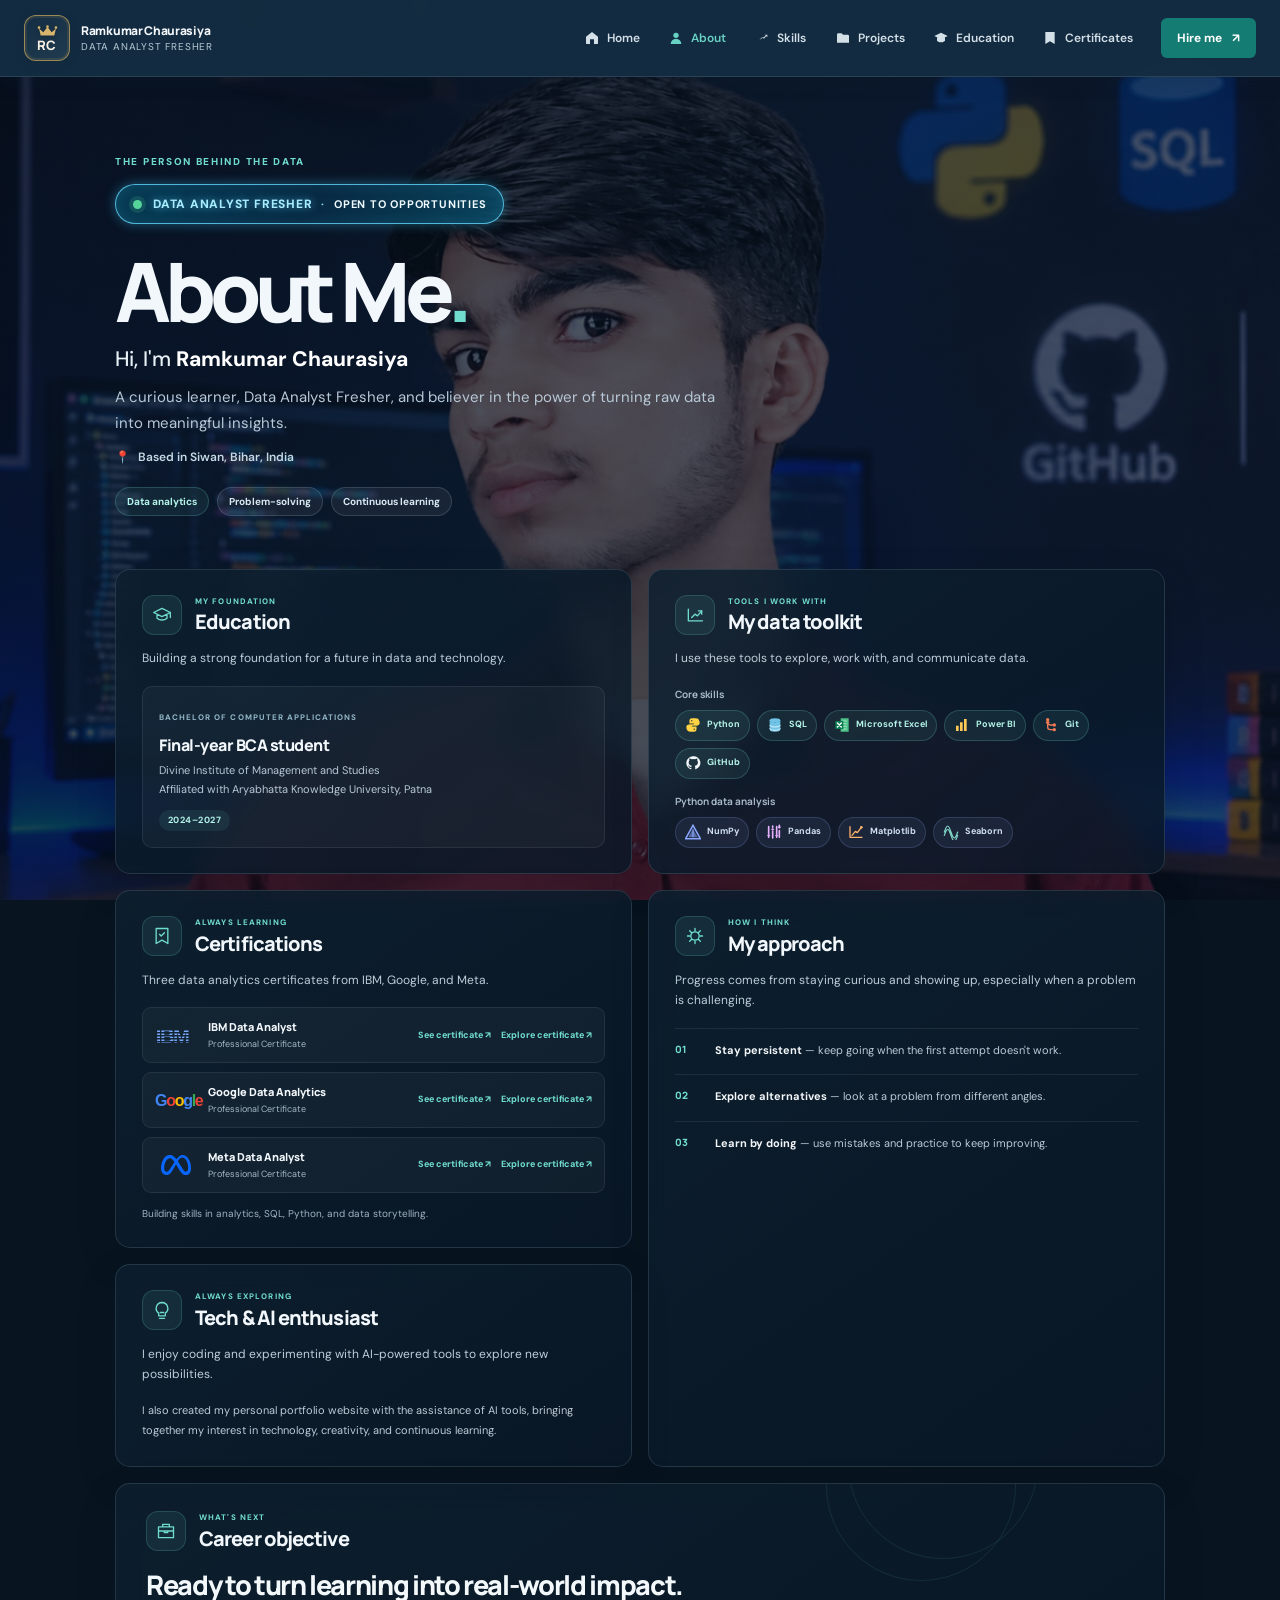
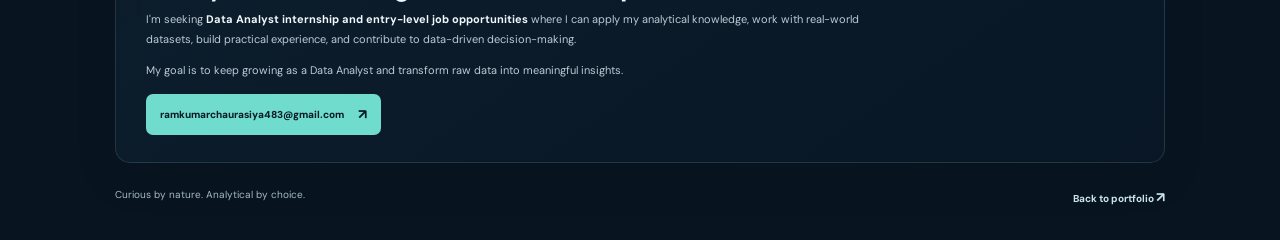
==== commit a4642c81: "Update Home and about,certificate button" ====
--- a/about_me/main.html
+++ b/about_me/main.html
@@ -3,7 +3,7 @@
   <head>
     <meta charset="utf-8">
     <meta name="viewport" content="width=device-width, initial-scale=1">
-    <meta name="theme-color" content="#e0b4d7">
+    <meta name="theme-color" content="#142d42">
     <meta name="description" content="Meet Ramkumar Chaurasiya, a BCA student and Data Analyst Fresher passionate about turning data into meaningful insights.">
     <title>About Me | Ramkumar Chaurasiya</title>
     <link rel="preconnect" href="https://fonts.googleapis.com">
--- a/about_me/main.css
+++ b/about_me/main.css
@@ -43,21 +43,21 @@
 }
 .skip-link:focus { top: 14px; }
 .page-shell { width: min(1050px, calc(100% - 48px)); margin-inline: auto; }
-.site-header { position: sticky; z-index: 10; top: 0; background: rgba(224, 180, 215, 0.94); border-bottom: 1px solid rgb(220 229 226 / 85%); backdrop-filter: blur(14px); }
+.site-header { position: sticky; z-index: 10; top: 0; color: #f4f7fb; background: rgb(20 45 66 / 97%); border-bottom: 1px solid rgb(255 255 255 / 10%); box-shadow: 0 4px 18px rgb(11 35 52 / 18%); backdrop-filter: blur(14px); }
 .header-inner { width: min(1240px, calc(100% - 48px)); min-height: 76px; display: flex; align-items: center; justify-content: space-between; gap: 30px; margin-inline: auto; }
 .brand { display: inline-flex; align-items: center; gap: 11px; }
 .brand-mark { width: 46px; height: 46px; display: flex; flex: 0 0 46px; flex-direction: column; align-items: center; justify-content: center; gap: 1px; color: #e7f8ff; background: linear-gradient(145deg, #142d42, #203b50); border: 1px solid rgb(204 170 94 / 72%); border-radius: 12px; box-shadow: 0 3px 10px rgb(11 35 52 / 16%), inset 0 0 0 2px rgb(204 170 94 / 12%); }
 .brand-crown { width: 21px; height: 13px; color: #d7b56d; filter: drop-shadow(0 1px 2px rgb(0 0 0 / 25%)); }
 .brand-initials { color: #f5f0e3; font-family: var(--font-display); font-size: 13px; font-weight: 800; letter-spacing: .02em; line-height: 1; }
 .brand-copy { display: grid; line-height: 1.25; }
-.brand-copy strong { color: #203442; font-family: var(--font-display); font-size: 12px; font-weight: 800; letter-spacing: -.3px; white-space: nowrap; }
-.brand-copy span { margin-top: 3px; color: #687b83; font-size: 10px; letter-spacing: .08em; text-transform: uppercase; }
+.brand-copy strong { color: #f4f7fb; font-family: var(--font-display); font-size: 12px; font-weight: 800; letter-spacing: -.3px; white-space: nowrap; }
+.brand-copy span { margin-top: 3px; color: #b7cbd7; font-size: 10px; letter-spacing: .08em; text-transform: uppercase; }
 .primary-nav { display: flex; align-items: center; gap: clamp(14px, 2.2vw, 29px); }
-.nav-link { position: relative; display: inline-flex; align-items: center; gap: 7px; padding-block: 9px; color: #626d83; font-size: 12px; font-weight: 600; transition: color .2s ease; }
-.nav-icon { width: 15px; height: 15px; flex: 0 0 15px; fill: none; stroke: currentColor; stroke-linecap: round; stroke-linejoin: round; stroke-width: 1.7; }
-.nav-link:hover, .nav-link.is-active { color: var(--accent); }
-.nav-hire { padding: 10px 16px; color: #fff; background: #203442; border-radius: 6px; font-size: 12px; font-weight: 700; transition: background .2s ease, transform .2s ease; }
-.nav-hire:hover { background: var(--accent); transform: translateY(-1px); }
+.nav-link { position: relative; display: inline-flex; align-items: center; gap: 7px; padding-block: 9px; color: #d3e0e8; font-size: 12px; font-weight: 600; transition: color .2s ease; }
+.nav-icon { width: 16px; height: 16px; flex: 0 0 16px; fill: currentColor; }
+.nav-link:hover, .nav-link.is-active { color: #67d2c4; }
+.nav-hire { padding: 10px 16px; color: #fff; background: #147c73; border-radius: 6px; font-size: 12px; font-weight: 700; transition: background .2s ease, transform .2s ease; }
+.nav-hire:hover { background: #0e625b; transform: translateY(-1px); }
 .nav-hire span { margin-left: 7px; }
 .menu-toggle { display: none; }
 
@@ -198,16 +198,15 @@
 @media (max-width: 900px) {
   .header-inner { min-height: 68px; }
   .brand-mark { width: 42px; height: 42px; flex-basis: 42px; }
-  .menu-toggle { width: 40px; height: 40px; display: grid; align-content: center; gap: 5px; padding: 9px; background: transparent; border: 1px solid var(--line); border-radius: 5px; cursor: pointer; }
-  .menu-toggle span { display: block; width: 100%; height: 2px; background: var(--ink); transition: transform .2s ease, opacity .2s ease; }
+  .menu-toggle { width: 40px; height: 40px; display: grid; align-content: center; gap: 5px; padding: 9px; background: transparent; border: 1px solid rgb(255 255 255 / 28%); border-radius: 5px; cursor: pointer; }
+  .menu-toggle span { display: block; width: 100%; height: 2px; background: #f4f7fb; transition: transform .2s ease, opacity .2s ease; }
   .menu-toggle[aria-expanded="true"] span:first-child { transform: translateY(7px) rotate(45deg); }
   .menu-toggle[aria-expanded="true"] span:nth-child(2) { opacity: 0; }
   .menu-toggle[aria-expanded="true"] span:last-child { transform: translateY(-7px) rotate(-45deg); }
-  .primary-nav { position: absolute; top: 67px; right: 0; left: 0; display: none; align-items: stretch; gap: 0; padding: 8px 24px 16px; background: #f3f6f5; border-bottom: 1px solid #dce5e2; box-shadow: 0 15px 20px rgb(32 52 66 / 7%); }
+  .primary-nav { position: absolute; top: 67px; right: 0; left: 0; display: none; align-items: stretch; gap: 0; padding: 8px 24px 16px; background: #142d42; border-bottom: 1px solid rgb(255 255 255 / 10%); box-shadow: 0 15px 20px rgb(11 35 52 / 18%); }
   .primary-nav.is-open { display: flex; flex-direction: column; }
-  .nav-link { padding: 10px 3px; color: #626d83; font-size: 13px; }
+  .nav-link { padding: 10px 3px; color: #d3e0e8; font-size: 13px; }
   .nav-hire { align-self: flex-start; margin-top: 8px; }
-  .menu-toggle span { background: #203442; }
   .hire-dialog-content { grid-template-columns: 1fr; gap: 18px; padding: 20px; }
   .hire-dialog-photo { height: min(38vh, 250px); object-position: center 35%; }
   .hire-dialog .button { width: 100%; }
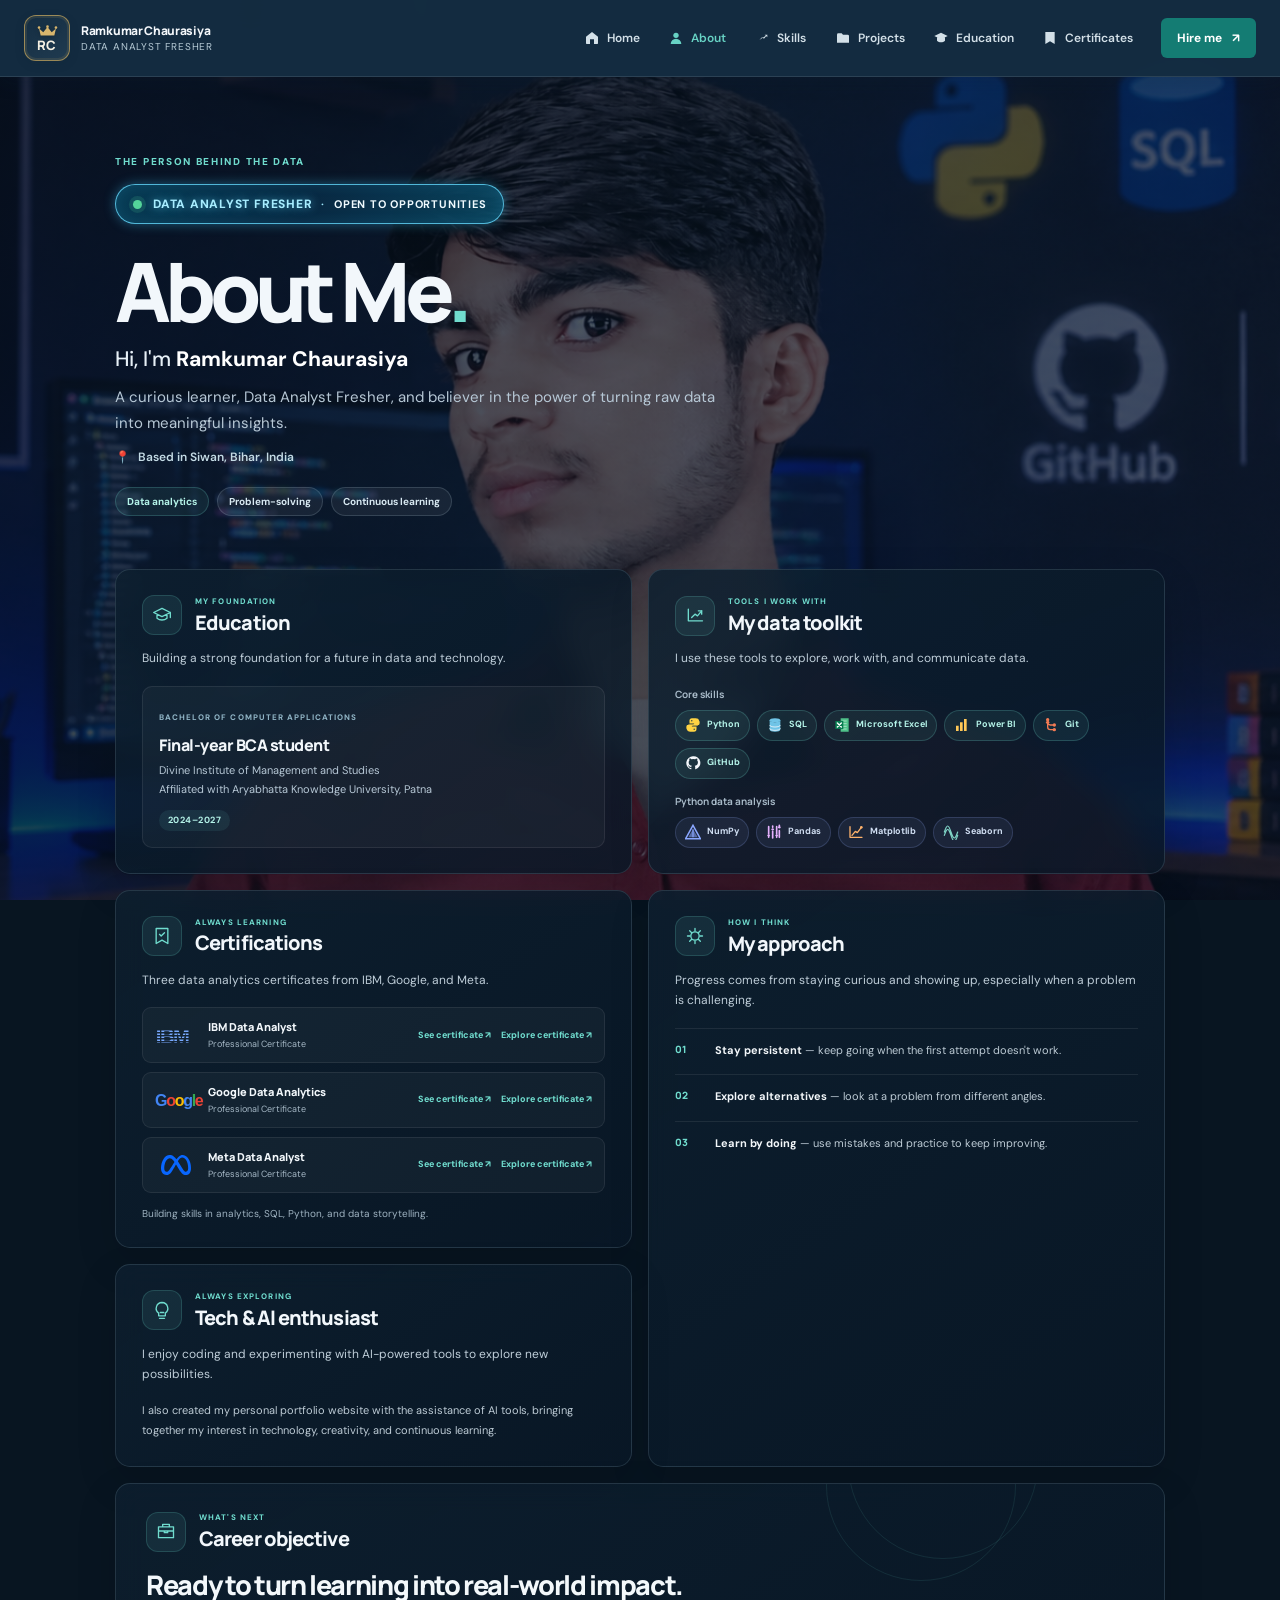
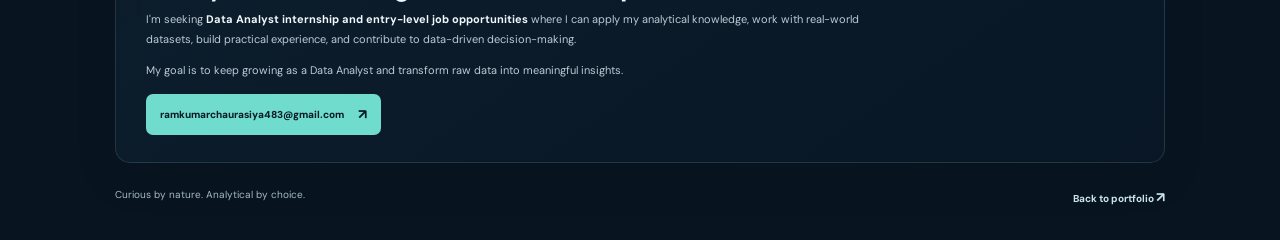
==== commit ee6c2752: "Update Successfully Education button" ====
--- a/about_me/main.html
+++ b/about_me/main.html
@@ -28,7 +28,7 @@
           <a class="nav-link is-active" href="#about" aria-current="page"><svg class="nav-icon" viewBox="0 0 24 24" aria-hidden="true"><circle cx="12" cy="8" r="4"/><path d="M4 21a8 8 0 0 1 16 0"/></svg><span>About</span></a>
           <a class="nav-link" href="../index.html#skills"><svg class="nav-icon" viewBox="0 0 24 24" aria-hidden="true"><path d="M4 19V5m0 14h17M8 15l4-4 3 2 5-6"/><path d="M16 7h4v4"/></svg><span>Skills</span></a>
           <a class="nav-link" href="../index.html#projects"><svg class="nav-icon" viewBox="0 0 24 24" aria-hidden="true"><path d="M3 7a2 2 0 0 1 2-2h5l2 2h7a2 2 0 0 1 2 2v10H3V7Z"/><path d="M3 10h18"/></svg><span>Projects</span></a>
-          <a class="nav-link" href="../index.html#education"><svg class="nav-icon" viewBox="0 0 24 24" aria-hidden="true"><path d="m2 9 10-5 10 5-10 5L2 9Z"/><path d="M6 11v5c3.5 3 8.5 3 12 0v-5m4-2v6"/></svg><span>Education</span></a>
+          <a class="nav-link" href="../education/main.html"><svg class="nav-icon" viewBox="0 0 24 24" aria-hidden="true"><path d="m2 9 10-5 10 5-10 5L2 9Z"/><path d="M6 11v5c3.5 3 8.5 3 12 0v-5m4-2v6"/></svg><span>Education</span></a>
           <a class="nav-link" href="../certificate/main.html"><svg class="nav-icon" viewBox="0 0 24 24" aria-hidden="true"><path d="M5 3h14v18l-7-4-7 4V3Z"/><path d="m9 10 2 2 4-4"/></svg><span>Certificates</span></a>
           <a class="nav-hire" href="../logo/hire_me.pdf" target="_blank" rel="noopener noreferrer" data-hire-trigger aria-haspopup="dialog" aria-controls="hire-dialog">Hire me <span aria-hidden="true">↗</span></a>
         </nav>
